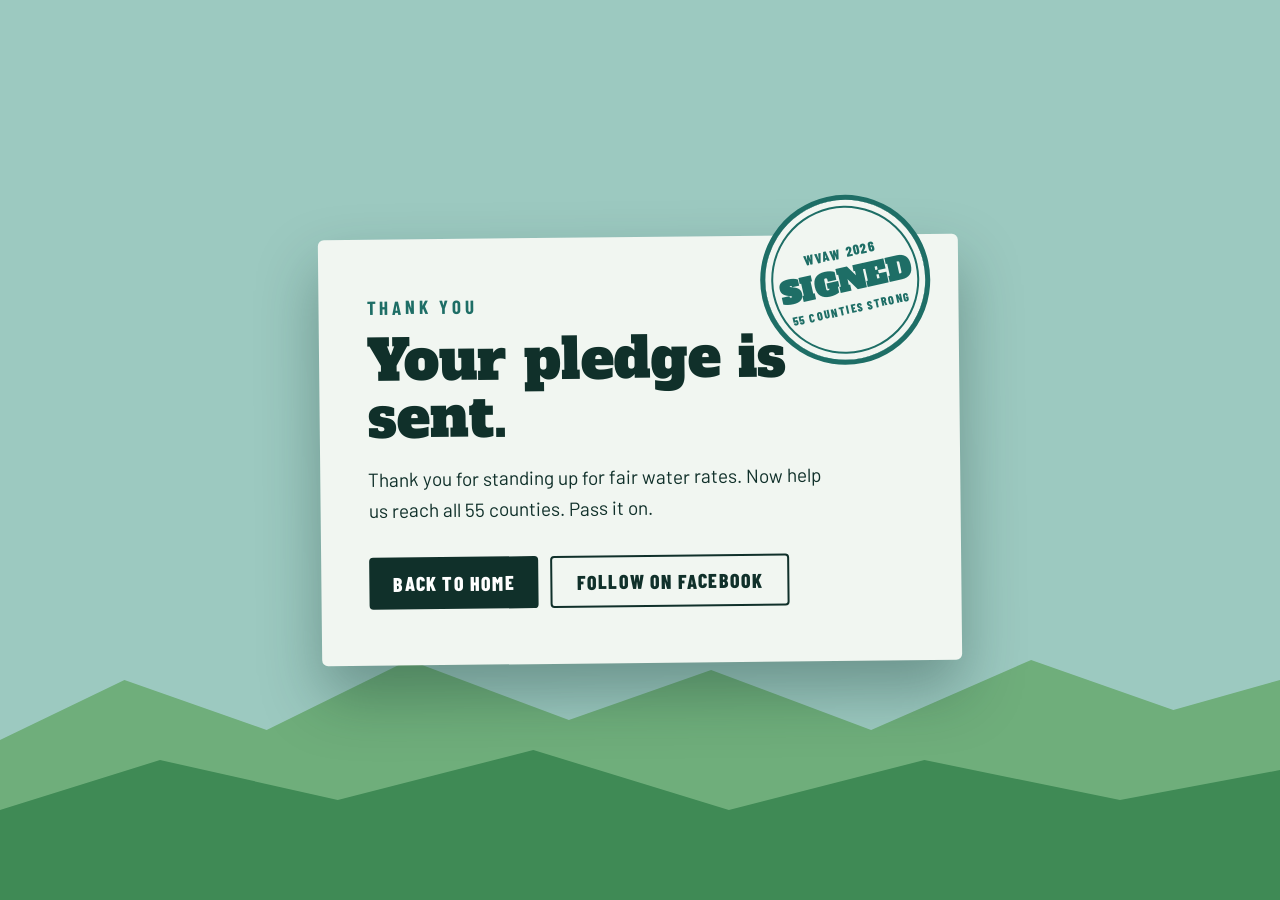
==== thanks.html @ 529832be "Create thank-you page for WVAW This HTML file serves as a thank-you page for West Virginians for Aff" ====
<!doctype html>
<html lang="en">
<head>
<meta charset="utf-8">
<meta name="viewport" content="width=device-width, initial-scale=1">
<title>Thank you · West Virginians for Affordable Water</title>
<meta name="robots" content="noindex">
<link rel="icon" href="favicon.svg" type="image/svg+xml">
<link rel="preconnect" href="https://fonts.googleapis.com">
<link rel="preconnect" href="https://fonts.gstatic.com" crossorigin>
<link rel="stylesheet" href="https://fonts.googleapis.com/css2?family=Alfa+Slab+One&family=Barlow+Condensed:wght@600;700;800&family=Barlow:wght@400;500;600;700&display=swap">
<link rel="stylesheet" href="styles.css">
</head>
<body style="background:#9CC9C0">
<main id="thanks" style="min-height:100vh;display:flex;align-items:center;justify-content:center;padding:48px 24px;position:relative;overflow:hidden">
<svg style="position:absolute;left:0;bottom:0;width:100%;height:300px" viewBox="0 0 1440 300" preserveAspectRatio="none" aria-hidden="true"><path d="M0 140 L140 80 L300 130 L460 60 L640 120 L800 70 L980 130 L1160 60 L1320 110 L1440 80 V300 H0 Z" fill="#6FAE7B"/><path d="M0 210 L180 160 L380 200 L600 150 L820 210 L1040 160 L1260 200 L1440 170 V300 H0 Z" fill="#3F8A55"/></svg>
<div style="position:relative;max-width:640px;width:100%;background:#F1F6F1;border-radius:6px;box-shadow:0 30px 60px rgba(16,48,42,.35);padding:56px 48px;transform:rotate(-.6deg)">
<div class="stamp-in" style="position:absolute;right:28px;top:-40px;width:170px;height:170px;border-radius:50%;border:5px solid #1E6E66;color:#1E6E66;background:#F1F6F1;display:flex;flex-direction:column;align-items:center;justify-content:center;text-align:center;font-family:'Barlow Condensed',sans-serif;font-weight:800;text-transform:uppercase;letter-spacing:.1em;box-shadow:inset 0 0 0 6px #F1F6F1,inset 0 0 0 8px #1E6E66">
<span style="font-size:14px">WVAW 2026</span><span class="th-stamp-word" style="font-family:'Alfa Slab One',serif;font-size:30px;letter-spacing:.02em">Signed</span><span style="font-size:12px">55 counties strong</span>
</div>
<p style="margin:0 0 14px;font-family:'Barlow Condensed',sans-serif;font-size:19px;font-weight:700;letter-spacing:.2em;text-transform:uppercase;color:#1E6E66">Thank you</p>
<h1 style="margin:0 0 18px;font-family:'Alfa Slab One',serif;font-weight:400;font-size:clamp(36px,5vw,56px);line-height:1.02;max-width:420px;color:#10302A">Your pledge is sent.</h1>
<p class="th-body" style="margin:0;font-size:19px;line-height:1.6;max-width:460px;color:#10302A">Thank you for standing up for fair water rates. Now help us reach all 55 counties. Pass it on.</p>
<div style="margin-top:32px;display:flex;flex-wrap:wrap;gap:12px">
<a href="index.html" class="btn" style="display:inline-flex;align-items:center;min-height:52px;padding:0 24px;border-radius:4px;background:#10302A;color:#fff;text-decoration:none;font-family:'Barlow Condensed',sans-serif;font-size:20px;font-weight:800;text-transform:uppercase;letter-spacing:.06em">Back to home</a>
<a href="https://www.facebook.com/YOUR-PAGE" target="_blank" rel="noopener" class="btn" style="display:inline-flex;align-items:center;min-height:52px;padding:0 24px;border-radius:4px;border:2px solid #10302A;color:#10302A;text-decoration:none;font-family:'Barlow Condensed',sans-serif;font-size:20px;font-weight:800;text-transform:uppercase;letter-spacing:.06em">Follow on Facebook</a>
</div>
</div>
</main>
<script src="site.js"></script>
</body>
</html>
---- styles.css ----
/* ============ WVAW site styles ============ */
html{scroll-behavior:smooth}
body{margin:0;background:#DDEFE9;font-family:'Barlow',system-ui,sans-serif;color:#10302A}
a{color:#10302A}a:hover{color:#1E6E66}
*{box-sizing:border-box}
img,svg{max-width:100%}

/* ---------- animation ---------- */
@keyframes fly{0%{transform:translate(-120px,120px)}25%{transform:translate(320px,80px)}50%{transform:translate(720px,105px)}75%{transform:translate(1100px,70px)}100%{transform:translate(1580px,95px)}}
@keyframes flap{to{transform:scaleY(-.5)}}
@keyframes drift{from{transform:translateX(0)}to{transform:translateX(-26px)}}
@keyframes cloud{from{transform:translateX(-90px)}to{transform:translateX(90px)}}
@keyframes draw{from{stroke-dashoffset:1}to{stroke-dashoffset:0}}
@keyframes flow{to{stroke-dashoffset:-1}}
@keyframes up{from{opacity:0;transform:translateY(100%)}to{opacity:1;transform:none}}
@keyframes fade{from{opacity:0;transform:translateY(18px)}to{opacity:1;transform:none}}
@keyframes drip{0%{transform:translateY(0);opacity:0}15%{opacity:1}80%{transform:translateY(34px);opacity:1}100%{transform:translateY(40px);opacity:0}}
@keyframes bob{0%,100%{transform:translateY(0)}50%{transform:translateY(-8px)}}
@keyframes twinkle{0%,100%{transform:rotate(0) scale(1)}50%{transform:rotate(45deg) scale(1.25)}}
@keyframes stampIn{0%{transform:scale(1.8) rotate(-20deg);opacity:0}60%{transform:scale(.94) rotate(-10deg);opacity:1}100%{transform:scale(1) rotate(-12deg);opacity:1}}
.bob{animation:bob 3s ease-in-out infinite}
.fly{animation:fly 30s linear infinite}
.flap{transform-box:fill-box;transform-origin:50% 100%;animation:flap .3s ease-in-out infinite alternate}
.drift{animation:drift 16s ease-in-out infinite alternate}
.drift2{animation:drift 22s ease-in-out infinite alternate-reverse}
.cloud{animation:cloud 24s ease-in-out infinite alternate}
.cloud2{animation:cloud 30s ease-in-out infinite alternate-reverse}
.bridge{stroke-dasharray:1;stroke-dashoffset:1;animation:draw 2.6s .4s cubic-bezier(.4,0,.2,1) forwards}
.flowline{stroke-dasharray:.05 .07;animation:flow 6s linear infinite}
.twinkle{transform-box:fill-box;transform-origin:50% 50%;animation:twinkle 3s ease-in-out infinite}
.mask{display:block;overflow:hidden;padding-bottom:.06em}
.mask>span{display:block;animation:up 1s cubic-bezier(.2,.8,.2,1) both}
.l2>span{animation-delay:.15s}
.fade{animation:fade .9s cubic-bezier(.2,.8,.2,1) both}
.f1{animation-delay:.45s}.f2{animation-delay:.6s}.f3{animation-delay:.75s}
.drip{animation:drip 2.2s ease-in infinite}
.panel{animation:fade .5s cubic-bezier(.2,.8,.2,1) both}
.stamp-in{animation:stampIn .7s cubic-bezier(.2,.8,.2,1) both}
@media (prefers-reduced-motion:reduce){*{animation:none!important;transition:none!important}.bridge{stroke-dashoffset:0}}

/* ---------- interaction ---------- */
.row{transition:background .25s ease}
.row:hover{background:#CDE6DE}
.clip{transition:transform .3s cubic-bezier(.2,.8,.2,1)}
.clip:hover{transform:rotate(0deg) translateY(-8px)!important}
.vig{transition:transform .35s ease}
.vlink:hover .vig{transform:translateY(-6px)}
.arrow{display:inline-block;transition:transform .25s ease}
.vlink:hover .arrow,.btn:hover .arrow,.row:hover .arrow{transform:translateX(6px)}
.btn{transition:transform .2s ease,background .2s ease}
.btn:hover{transform:translateY(-2px)}

/* ---------- principles accordion ---------- */
.pr-row{border-top:3px solid #10302A}
.pr-btn{width:100%;text-align:left;display:flex;align-items:center;gap:24px;padding:24px 12px;border:0;background:transparent;color:#10302A;cursor:pointer;font-family:inherit}
.pr-n{font-family:'Alfa Slab One',serif;font-size:26px;width:56px;color:#1E6E66;flex:none}
.pr-title{flex:1;font-family:'Alfa Slab One',serif;font-size:clamp(24px,2.8vw,38px);line-height:1.1}
.pr-sign{flex:none;width:44px;height:44px;border-radius:50%;border:2px solid #10302A;display:flex;align-items:center;justify-content:center;font-family:'Barlow Condensed',sans-serif;font-size:30px;font-weight:700;line-height:1}
.pr-btn[aria-expanded="true"] .pr-sign{background:#10302A;color:#fff}
.pr-body{padding:0 12px 34px 92px}
.pr-body p{margin:0;font-size:20px;line-height:1.65;max-width:820px}
@media (max-width:640px){.pr-btn{gap:14px}.pr-n{width:36px;font-size:20px}.pr-body{padding:0 12px 28px 12px}}

/* ---------- member stamps ---------- */
.stamps{display:grid;grid-template-columns:repeat(auto-fill,minmax(220px,1fr));gap:34px 28px;margin-top:48px}
.stampt{display:block;text-decoration:none;color:#10302A;background:#F1F6F1;border:7px dotted #24603F;padding:8px;transform:rotate(var(--rot,0deg));transition:transform .3s cubic-bezier(.2,.8,.2,1)}
.stampt:hover{transform:rotate(0deg) scale(1.05)!important}
.st-in{position:relative;overflow:hidden;display:flex;flex-direction:column;justify-content:space-between;height:220px;padding:12px;background:var(--bg,#A8E0CC);border:2px solid #10302A}
.st-scene{position:absolute;left:0;bottom:0;width:100%;height:70px}
.st-top{position:relative;display:flex;justify-content:space-between;align-items:baseline;font-family:'Barlow Condensed',sans-serif;font-weight:800;font-size:13px;letter-spacing:.12em;text-transform:uppercase}
.st-denom{font-family:'Alfa Slab One',serif;font-size:20px;letter-spacing:0}
.st-logo{position:relative;align-self:center;width:150px;height:66px;background:#fff;border:2px dashed #6E8A80;display:flex;align-items:center;justify-content:center;font-size:13px;font-weight:700;letter-spacing:.1em;color:#3B5A50;filter:grayscale(1);opacity:.75;transition:filter .3s,opacity .3s}
.st-logo img{max-width:100%;max-height:100%;object-fit:contain}
.stampt:hover .st-logo{filter:none;opacity:1}
.st-name{position:relative;font-family:'Barlow Condensed',sans-serif;font-size:18px;font-weight:800;text-transform:uppercase;letter-spacing:.04em}

/* ---------- pledge postcard form ---------- */
.wvaw-pledge{--ink:#10302A;--deep:#24603F;--mint:#A8E0CC;--teal:#1E6E66;--paper:#F1F6F1;--haze:#9CC9C0;font-family:'Barlow',system-ui,sans-serif;color:var(--ink);max-width:1180px;margin:0 auto;position:relative}
.wvaw-pledge .wv-head{text-align:center;margin-bottom:28px}
.wvaw-pledge .wv-eyebrow{margin:0 0 14px;font-family:'Barlow Condensed',sans-serif;font-size:19px;font-weight:700;letter-spacing:.2em;text-transform:uppercase}
.wvaw-pledge h2{margin:0;font-family:'Alfa Slab One',serif;font-weight:400;font-size:clamp(40px,5vw,72px);line-height:1.02}
.wvaw-pledge .wv-tabs{margin:28px auto 0;display:inline-flex;gap:4px;padding:4px;background:var(--ink);border-radius:6px;border:0}
.wvaw-pledge .wv-tabs input{position:absolute;opacity:0;width:1px;height:1px}
.wvaw-pledge .wv-tabs label{min-height:48px;padding:0 22px;border-radius:4px;display:inline-flex;align-items:center;cursor:pointer;color:#DDEFE9;font-family:'Barlow Condensed',sans-serif;font-size:20px;font-weight:800;text-transform:uppercase;letter-spacing:.06em}
.wvaw-pledge .wv-tabs input:checked+label{background:var(--mint);color:var(--ink)}
.wvaw-pledge .wv-tabs input:focus-visible+label{outline:3px solid #fff;outline-offset:2px}
.wvaw-pledge .wv-card{background:var(--paper);border-radius:6px;box-shadow:0 30px 60px rgba(16,48,42,.35);display:flex;flex-wrap:wrap;overflow:hidden;transform:rotate(-.6deg)}
.wvaw-pledge .wv-front{flex:1 1 380px;position:relative;min-height:460px;background:var(--mint);overflow:hidden}
.wvaw-pledge .wv-front svg{position:absolute;inset:0;width:100%;height:100%}
.wvaw-pledge .wv-front-text{position:relative;padding:44px 36px}
.wvaw-pledge .wv-greet{margin:0;font-family:'Barlow Condensed',sans-serif;font-size:34px;font-weight:700;letter-spacing:.14em;text-transform:uppercase;color:var(--deep)}
.wvaw-pledge .wv-wv{margin:4px 0 0;font-family:'Alfa Slab One',serif;font-size:clamp(52px,6vw,80px);line-height:.92;color:#fff;text-shadow:4px 4px 0 var(--deep),6px 6px 0 var(--ink)}
.wvaw-pledge .wv-back{flex:1.15 1 460px;min-width:0;padding:16px 40px 36px;border-left:2px dashed var(--haze)}
.wvaw-pledge .wv-top{display:flex;gap:24px;align-items:flex-start}
.wvaw-pledge .wv-top-fields{flex:1;min-width:0;display:flex;flex-direction:column;gap:22px}
.wvaw-pledge .wv-stampbox{flex:none;position:relative;width:190px;height:124px}
.wvaw-pledge .wv-stamp{position:absolute;right:0;top:0;width:92px;height:112px;background:#fff;padding:6px;outline:3px dotted var(--paper);outline-offset:-3px;box-shadow:0 0 0 2px var(--haze)}
.wvaw-pledge .wv-grid{margin-top:22px;display:grid;grid-template-columns:repeat(2,minmax(0,1fr));gap:22px 28px}
.wvaw-pledge .wv-span{grid-column:span 2}
.wvaw-pledge .wv-field{display:flex;flex-direction:column;gap:2px;font-size:13px;font-weight:700;letter-spacing:.1em;text-transform:uppercase}
.wvaw-pledge .wv-row2{display:grid;grid-template-columns:1fr 1fr;gap:16px}
.wvaw-pledge input[type=text],.wvaw-pledge input[type=email],.wvaw-pledge input[type=url],.wvaw-pledge select{border:0;border-bottom:2px solid var(--ink);background:transparent;color:var(--ink);font:400 18px 'Barlow',sans-serif;padding:8px 0;border-radius:0;width:100%;text-transform:none;letter-spacing:0}
.wvaw-pledge input:focus,.wvaw-pledge select:focus{outline:none;border-bottom:3px solid var(--teal)}
.wvaw-pledge fieldset{border:0;padding:0;margin:0}
.wvaw-pledge legend{font-size:13px;font-weight:700;letter-spacing:.1em;text-transform:uppercase;margin-bottom:10px;padding:0}
.wvaw-pledge .wv-pills{display:flex;flex-wrap:wrap;gap:8px}
.wvaw-pledge .wv-pills input{position:absolute;opacity:0;width:1px;height:1px}
.wvaw-pledge .wv-pills label{min-height:44px;padding:0 16px;border-radius:4px;border:2px solid var(--ink);display:inline-flex;align-items:center;cursor:pointer;font-size:15px;font-weight:600}
.wvaw-pledge .wv-pills input:checked+label{background:var(--ink);color:#fff}
.wvaw-pledge .wv-pills input:focus-visible+label{outline:3px solid var(--teal);outline-offset:2px}
.wvaw-pledge .wv-check{display:flex;gap:12px;align-items:flex-start;font-size:15px;line-height:1.5}
.wvaw-pledge .wv-check input{width:22px;height:22px;margin:1px 0 0;accent-color:var(--teal);flex:none}
.wvaw-pledge .wv-upload{position:relative;display:flex;align-items:center;gap:16px;padding:16px;border:2px dashed #6E8A80;border-radius:4px;cursor:pointer;font-size:15px}
.wvaw-pledge .wv-upload input{position:absolute;inset:0;opacity:0;cursor:pointer}
.wvaw-pledge .wv-upload strong{display:block;font-size:17px}
.wvaw-pledge .wv-submit{margin-top:30px;min-height:60px;padding:0 32px;border:0;border-radius:4px;background:var(--ink);color:#fff;cursor:pointer;display:inline-flex;align-items:center;gap:14px;font-family:'Barlow Condensed',sans-serif;font-size:23px;font-weight:800;text-transform:uppercase;letter-spacing:.06em;transition:transform .2s}
.wvaw-pledge .wv-submit:hover{transform:translateY(-2px)}
.wvaw-pledge .wv-submit[disabled]{opacity:.7;cursor:wait}
.wvaw-pledge [hidden]{display:none!important}
.hp{position:absolute;left:-9999px;width:1px;height:1px;overflow:hidden}
@media (max-width:640px){
  .wvaw-pledge .wv-back{padding:16px 20px 28px;border-left:0;border-top:2px dashed var(--haze)}
  .wvaw-pledge .wv-grid{grid-template-columns:1fr}.wvaw-pledge .wv-span{grid-column:auto}
  .wvaw-pledge .wv-top{flex-direction:column-reverse}.wvaw-pledge .wv-stampbox{align-self:flex-end}
  .wvaw-pledge .wv-tabs label{padding:0 14px;font-size:17px}
}

/* ---------- water story form ---------- */
.wvaw-story{--ink:#10302A;--teal:#1E6E66;--paper:#F1F6F1;--muted:#3B5A50;font-family:'Barlow',system-ui,sans-serif;color:var(--ink);max-width:1000px;margin:0 auto}
.wvaw-story .ws-head{text-align:center;margin-bottom:28px}
.wvaw-story .ws-eyebrow{margin:0 0 14px;font-family:'Barlow Condensed',sans-serif;font-size:19px;font-weight:700;letter-spacing:.2em;text-transform:uppercase}
.wvaw-story h1{margin:0;font-family:'Alfa Slab One',serif;font-weight:400;font-size:clamp(40px,5vw,72px);line-height:1.02}
.wvaw-story .ws-sub{margin:16px auto 0;max-width:600px;font-size:19px;line-height:1.55}
.wvaw-story .ws-card{background:var(--paper);border-radius:6px;box-shadow:0 30px 60px rgba(16,48,42,.3);overflow:hidden}
.wvaw-story .ws-banner{display:block;width:100%;height:120px}
.wvaw-story .ws-body{padding:36px 44px 44px}
.wvaw-story .ws-section{margin:0 0 30px;padding:0;border:0}
.wvaw-story .ws-section>legend{padding:0;margin:0 0 18px;font-family:'Alfa Slab One',serif;font-size:26px;line-height:1.1}
.wvaw-story .ws-grid{display:grid;grid-template-columns:repeat(2,minmax(0,1fr));gap:22px 28px}
.wvaw-story .ws-span{grid-column:span 2}
.wvaw-story .ws-field{display:flex;flex-direction:column;gap:2px;font-size:13px;font-weight:700;letter-spacing:.1em;text-transform:uppercase}
.wvaw-story .ws-opt{font-weight:500;letter-spacing:0;text-transform:none;color:var(--muted)}
.wvaw-story input[type=text],.wvaw-story input[type=email],.wvaw-story input[type=tel],.wvaw-story select{border:0;border-bottom:2px solid var(--ink);background:transparent;color:var(--ink);font:400 18px 'Barlow',sans-serif;padding:8px 0;border-radius:0;width:100%;text-transform:none;letter-spacing:0}
.wvaw-story textarea{width:100%;min-height:220px;resize:vertical;border:2px solid var(--ink);border-radius:4px;padding:14px 16px;color:var(--ink);font:400 18px/32px 'Barlow',sans-serif;text-transform:none;letter-spacing:0;background:#fff repeating-linear-gradient(to bottom,transparent 0,transparent 31px,#CFE3DB 31px,#CFE3DB 32px);background-position:0 13px}
.wvaw-story input:focus,.wvaw-story select:focus{outline:none;border-bottom:3px solid var(--teal)}
.wvaw-story textarea:focus{outline:3px solid var(--teal);outline-offset:1px}
.wvaw-story ::placeholder{color:#6E8A80}
.wvaw-story .ws-hint{font-size:14px;font-weight:500;letter-spacing:0;text-transform:none;color:var(--muted);margin:4px 0 8px}
.wvaw-story .ws-q{margin:0;padding:0;border:0}
.wvaw-story .ws-q>legend{padding:0;margin:0 0 10px;font-size:13px;font-weight:700;letter-spacing:.1em;text-transform:uppercase}
.wvaw-story .ws-pills{display:flex;flex-wrap:wrap;gap:8px}
.wvaw-story .ws-pills input{position:absolute;opacity:0;width:1px;height:1px}
.wvaw-story .ws-pills label{min-height:44px;padding:0 16px;border-radius:4px;border:2px solid var(--ink);display:inline-flex;align-items:center;cursor:pointer;font-size:15px;font-weight:600}
.wvaw-story .ws-pills input:checked+label{background:var(--ink);color:#fff}
.wvaw-story .ws-pills input:focus-visible+label{outline:3px solid var(--teal);outline-offset:2px}
.wvaw-story .ws-upload{position:relative;display:flex;align-items:center;gap:16px;padding:16px;border:2px dashed #6E8A80;border-radius:4px;cursor:pointer;font-size:15px;text-transform:none;letter-spacing:0;font-weight:500}
.wvaw-story .ws-upload input{position:absolute;inset:0;opacity:0;cursor:pointer}
.wvaw-story .ws-upload strong{display:block;font-size:17px}
.wvaw-story .ws-perm{display:flex;flex-direction:column;gap:22px;padding:24px;background:#E3EFEA;border-radius:4px}
.wvaw-story .ws-submit{margin-top:8px;min-height:60px;padding:0 32px;border:0;border-radius:4px;background:var(--ink);color:#fff;cursor:pointer;display:inline-flex;align-items:center;gap:14px;font-family:'Barlow Condensed',sans-serif;font-size:23px;font-weight:800;text-transform:uppercase;letter-spacing:.06em;transition:transform .2s}
.wvaw-story .ws-submit:hover{transform:translateY(-2px)}
.wvaw-story .ws-submit[disabled]{opacity:.7;cursor:wait}
.wvaw-story [hidden]{display:none!important}
@media (max-width:640px){.wvaw-story .ws-body{padding:24px 20px 32px}.wvaw-story .ws-grid{grid-template-columns:1fr}.wvaw-story .ws-span{grid-column:auto}}

/* ---------- shared header / footer ---------- */
.site-nav{max-width:1320px;margin:0 auto;padding:18px 24px;display:flex;flex-wrap:wrap;align-items:center;justify-content:space-between;gap:16px}
.site-nav .brand{display:flex;align-items:center;gap:12px;text-decoration:none;color:#10302A}
.site-nav .brand span{font-family:'Alfa Slab One',serif;font-size:26px;letter-spacing:.02em}
.site-nav nav{display:flex;flex-wrap:wrap;align-items:center;gap:4px 26px;font-family:'Barlow Condensed',sans-serif;font-size:19px;font-weight:700;text-transform:uppercase;letter-spacing:.06em}
.site-nav nav a{color:#10302A;text-decoration:none;min-height:44px;display:inline-flex;align-items:center}
.site-nav nav a.cta{background:#10302A;color:#fff;padding:0 22px;min-height:48px;gap:10px;border-radius:4px}
.site-foot{background:#10302A;color:#DDEFE9;padding:64px 24px 40px}
.site-foot a{color:#fff}
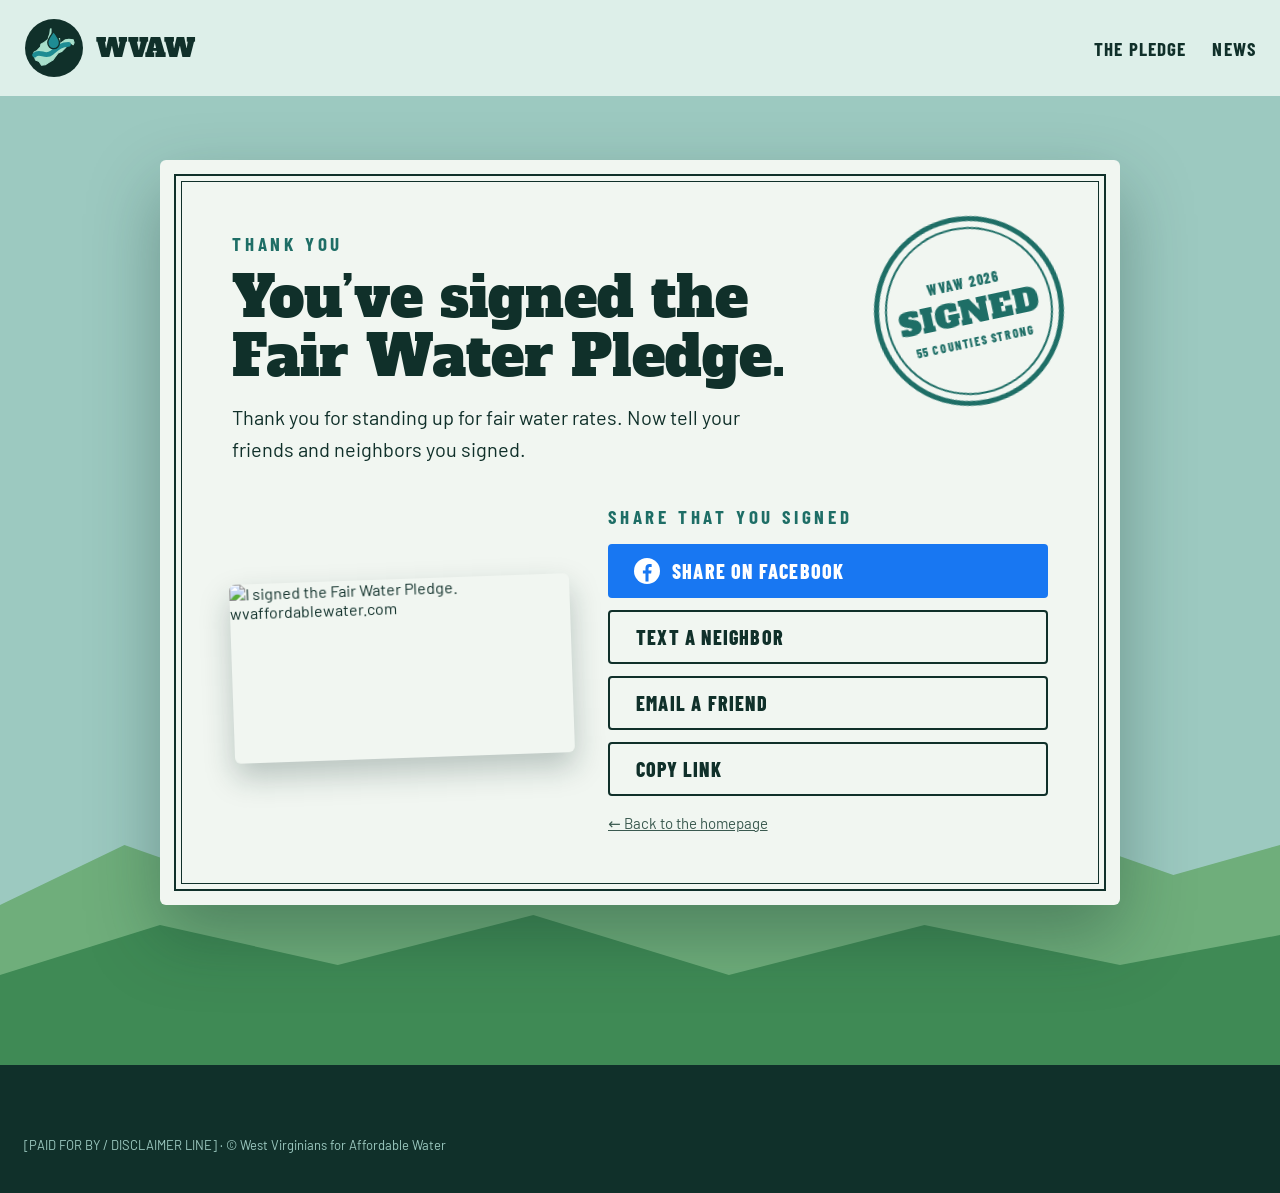
==== commit e3574b43: "Add files via upload" ====
--- a/thanks.html
+++ b/thanks.html
@@ -3,7 +3,7 @@
 <head>
 <meta charset="utf-8">
 <meta name="viewport" content="width=device-width, initial-scale=1">
-<title>Thank you · West Virginians for Affordable Water</title>
+<title>Thank you for signing · West Virginians for Affordable Water</title>
 <meta name="robots" content="noindex">
 <link rel="icon" href="favicon.svg" type="image/svg+xml">
 <link rel="preconnect" href="https://fonts.googleapis.com">
@@ -11,22 +11,48 @@
 <link rel="stylesheet" href="https://fonts.googleapis.com/css2?family=Alfa+Slab+One&family=Barlow+Condensed:wght@600;700;800&family=Barlow:wght@400;500;600;700&display=swap">
 <link rel="stylesheet" href="styles.css">
 </head>
-<body style="background:#9CC9C0">
-<main id="thanks" style="min-height:100vh;display:flex;align-items:center;justify-content:center;padding:48px 24px;position:relative;overflow:hidden">
+<body>
+<svg width="0" height="0" style="position:absolute" aria-hidden="true"><defs>
+<path id="wv" d="M31.9 0.8 L33.1 0.4 L33.1 18.8 L49.3 18.8 L49.3 29 L60.3 21.2 L66.8 20.4 L74.9 21.2 L76.6 26.8 L74.9 30.6 L67 25.2 L66 29.8 L58.7 38 L53.1 43.6 L46.6 46.2 L41.2 53.4 L36.5 59.6 L27.8 64.6 L22.2 68.4 L15.1 69.2 L10.6 62.4 L3.9 59.6 L0.5 49.8 L0.9 44.8 L7 41.2 L13.2 34.6 L14 29.6 L19.9 26.2 L27.5 20.8 L28.4 16.2 L30.8 9.6 Z"/>
+<g id="logo"><circle cx="30" cy="30" r="29" fill="#10302A"/><g transform="translate(9.5 10.5) scale(0.53)"><use href="#wv" fill="#A8E0CC" stroke="#A8E0CC" stroke-width="2" stroke-linejoin="round"/><path d="M2 50 C 12 40, 22 56, 34 46 S 52 30, 66 30" fill="none" stroke="#1E8C93" stroke-width="9" stroke-linecap="round"/><path d="M38 6 C 38 6, 27 20, 27 27 a11 11 0 0 0 22 0 C 49 20, 38 6, 38 6 Z" fill="#1E8C93" stroke="#10302A" stroke-width="2.5"/></g></g>
+<g id="fb"><circle cx="12" cy="12" r="12" fill="#fff"/><path d="M13.4 21.6v-7.2h2.4l.4-2.9h-2.8V9.7c0-.8.2-1.4 1.4-1.4h1.5V5.7c-.3 0-1.1-.1-2.1-.1-2.1 0-3.6 1.3-3.6 3.7v2.2H8.2v2.9h2.4v7.2z" fill="#1877F2"/></g>
+</defs></svg>
+
+<header class="wrap site-nav">
+<a href="index.html" class="brand"><svg width="60" height="60" viewBox="0 0 60 60" aria-hidden="true"><use href="#logo"/></svg><span>WVAW</span></a>
+<nav aria-label="Main"><a href="index.html#pledge">The Pledge</a><a href="index.html#news">News</a></nav>
+</header>
+
+<main class="thanks">
 <svg style="position:absolute;left:0;bottom:0;width:100%;height:300px" viewBox="0 0 1440 300" preserveAspectRatio="none" aria-hidden="true"><path d="M0 140 L140 80 L300 130 L460 60 L640 120 L800 70 L980 130 L1160 60 L1320 110 L1440 80 V300 H0 Z" fill="#6FAE7B"/><path d="M0 210 L180 160 L380 200 L600 150 L820 210 L1040 160 L1260 200 L1440 170 V300 H0 Z" fill="#3F8A55"/></svg>
-<div style="position:relative;max-width:640px;width:100%;background:#F1F6F1;border-radius:6px;box-shadow:0 30px 60px rgba(16,48,42,.35);padding:56px 48px;transform:rotate(-.6deg)">
-<div class="stamp-in" style="position:absolute;right:28px;top:-40px;width:170px;height:170px;border-radius:50%;border:5px solid #1E6E66;color:#1E6E66;background:#F1F6F1;display:flex;flex-direction:column;align-items:center;justify-content:center;text-align:center;font-family:'Barlow Condensed',sans-serif;font-weight:800;text-transform:uppercase;letter-spacing:.1em;box-shadow:inset 0 0 0 6px #F1F6F1,inset 0 0 0 8px #1E6E66">
-<span style="font-size:14px">WVAW 2026</span><span class="th-stamp-word" style="font-family:'Alfa Slab One',serif;font-size:30px;letter-spacing:.02em">Signed</span><span style="font-size:12px">55 counties strong</span>
-</div>
-<p style="margin:0 0 14px;font-family:'Barlow Condensed',sans-serif;font-size:19px;font-weight:700;letter-spacing:.2em;text-transform:uppercase;color:#1E6E66">Thank you</p>
-<h1 style="margin:0 0 18px;font-family:'Alfa Slab One',serif;font-weight:400;font-size:clamp(36px,5vw,56px);line-height:1.02;max-width:420px;color:#10302A">Your pledge is sent.</h1>
-<p class="th-body" style="margin:0;font-size:19px;line-height:1.6;max-width:460px;color:#10302A">Thank you for standing up for fair water rates. Now help us reach all 55 counties. Pass it on.</p>
-<div style="margin-top:32px;display:flex;flex-wrap:wrap;gap:12px">
-<a href="index.html" class="btn" style="display:inline-flex;align-items:center;min-height:52px;padding:0 24px;border-radius:4px;background:#10302A;color:#fff;text-decoration:none;font-family:'Barlow Condensed',sans-serif;font-size:20px;font-weight:800;text-transform:uppercase;letter-spacing:.06em">Back to home</a>
-<a href="https://www.facebook.com/YOUR-PAGE" target="_blank" rel="noopener" class="btn" style="display:inline-flex;align-items:center;min-height:52px;padding:0 24px;border-radius:4px;border:2px solid #10302A;color:#10302A;text-decoration:none;font-family:'Barlow Condensed',sans-serif;font-size:20px;font-weight:800;text-transform:uppercase;letter-spacing:.06em">Follow on Facebook</a>
+<article class="doc">
+<div class="doc-inner">
+<div class="signed-stamp stamp-in" aria-hidden="true"><span style="font-size:14px">WVAW 2026</span><b>Signed</b><span style="font-size:12px">55 counties strong</span></div>
+<p class="eyebrow" style="color:#1E6E66">Thank you</p>
+<h1 class="slab">You’ve signed the Fair Water Pledge.</h1>
+<p class="lead">Thank you for standing up for fair water rates. Now tell your friends and neighbors you signed.</p>
+
+<div class="share">
+<img src="images/share-signed.png" width="1200" height="630" alt="I signed the Fair Water Pledge. wvaffordablewater.com">
+<div class="share-btns">
+<p class="eyebrow" style="color:#1E6E66;margin:0 0 4px">Share that you signed</p>
+<!-- Shares signed.html, which shows the "I signed" picture in the Facebook preview -->
+<a class="btn btn-fb" href="https://www.facebook.com/sharer/sharer.php?u=https%3A%2F%2Fwvaffordablewater.com%2Fsigned.html" target="_blank" rel="noopener"><svg width="26" height="26" viewBox="0 0 24 24" aria-hidden="true"><use href="#fb"/></svg>Share on Facebook</a>
+<a class="btn btn-line" href="sms:?&amp;body=I%20just%20signed%20the%20Fair%20Water%20Pledge%20for%20fair%2C%20affordable%20water%20rates%20in%20West%20Virginia.%20Add%20your%20name%3A%20https%3A%2F%2Fwvaffordablewater.com">Text a neighbor</a>
+<a class="btn btn-line" href="mailto:?subject=I%20signed%20the%20Fair%20Water%20Pledge&amp;body=I%20just%20signed%20the%20Fair%20Water%20Pledge%20for%20fair%2C%20affordable%20water%20and%20sewer%20rates%20in%20West%20Virginia.%20Will%20you%20add%20your%20name%3F%0A%0Ahttps%3A%2F%2Fwvaffordablewater.com">Email a friend</a>
+<button type="button" id="copy-link" class="btn btn-line" data-url="https://wvaffordablewater.com">Copy link</button>
+<a href="index.html" style="margin-top:6px;font-size:15px;color:#3B5A50">← Back to the homepage</a>
 </div>
 </div>
+</div>
+</article>
 </main>
+
+<footer class="site-foot">
+<div class="wrap">
+<p class="legal" style="margin:0;border:0;padding:0">[PAID FOR BY / DISCLAIMER LINE] · © West Virginians for Affordable Water</p>
+</div>
+</footer>
 <script src="site.js"></script>
 </body>
 </html>
--- a/styles.css
+++ b/styles.css
@@ -1,11 +1,17 @@
-/* ============ WVAW site styles ============ */
+/* ===== West Virginians for Affordable Water: site styles ===== */
+:root{--ink:#10302A;--deep:#24603F;--forest:#123A2A;--mint:#A8E0CC;--sky:#DDEFE9;--haze:#9CC9C0;--teal:#1E6E66;--paper:#F1F6F1;--muted:#3B5A50;--lime:#C9D66A}
+*{box-sizing:border-box}
 html{scroll-behavior:smooth}
-body{margin:0;background:#DDEFE9;font-family:'Barlow',system-ui,sans-serif;color:#10302A}
-a{color:#10302A}a:hover{color:#1E6E66}
-*{box-sizing:border-box}
+body{margin:0;background:var(--sky);color:var(--ink);font-family:'Barlow',system-ui,sans-serif}
+a{color:var(--ink)}a:hover{color:var(--teal)}
 img,svg{max-width:100%}
+.wrap{max-width:1320px;margin:0 auto}
+.slab{font-family:'Alfa Slab One',serif;font-weight:400}
+.cond{font-family:'Barlow Condensed',sans-serif;text-transform:uppercase;letter-spacing:.06em;font-weight:800}
+.eyebrow{margin:0 0 14px;font-family:'Barlow Condensed',sans-serif;font-size:19px;font-weight:700;letter-spacing:.2em;text-transform:uppercase}
+.sr-only{position:absolute;width:1px;height:1px;overflow:hidden;clip:rect(0 0 0 0);white-space:nowrap}
 
-/* ---------- animation ---------- */
+/* ---------- motion ---------- */
 @keyframes fly{0%{transform:translate(-120px,120px)}25%{transform:translate(320px,80px)}50%{transform:translate(720px,105px)}75%{transform:translate(1100px,70px)}100%{transform:translate(1580px,95px)}}
 @keyframes flap{to{transform:scaleY(-.5)}}
 @keyframes drift{from{transform:translateX(0)}to{transform:translateX(-26px)}}
@@ -14,11 +20,8 @@
 @keyframes flow{to{stroke-dashoffset:-1}}
 @keyframes up{from{opacity:0;transform:translateY(100%)}to{opacity:1;transform:none}}
 @keyframes fade{from{opacity:0;transform:translateY(18px)}to{opacity:1;transform:none}}
-@keyframes drip{0%{transform:translateY(0);opacity:0}15%{opacity:1}80%{transform:translateY(34px);opacity:1}100%{transform:translateY(40px);opacity:0}}
+@keyframes stampIn{0%{transform:scale(1.8) rotate(-20deg);opacity:0}60%{transform:scale(.94) rotate(-10deg);opacity:1}100%{transform:scale(1) rotate(-12deg);opacity:1}}
 @keyframes bob{0%,100%{transform:translateY(0)}50%{transform:translateY(-8px)}}
-@keyframes twinkle{0%,100%{transform:rotate(0) scale(1)}50%{transform:rotate(45deg) scale(1.25)}}
-@keyframes stampIn{0%{transform:scale(1.8) rotate(-20deg);opacity:0}60%{transform:scale(.94) rotate(-10deg);opacity:1}100%{transform:scale(1) rotate(-12deg);opacity:1}}
-.bob{animation:bob 3s ease-in-out infinite}
 .fly{animation:fly 30s linear infinite}
 .flap{transform-box:fill-box;transform-origin:50% 100%;animation:flap .3s ease-in-out infinite alternate}
 .drift{animation:drift 16s ease-in-out infinite alternate}
@@ -27,148 +30,128 @@
 .cloud2{animation:cloud 30s ease-in-out infinite alternate-reverse}
 .bridge{stroke-dasharray:1;stroke-dashoffset:1;animation:draw 2.6s .4s cubic-bezier(.4,0,.2,1) forwards}
 .flowline{stroke-dasharray:.05 .07;animation:flow 6s linear infinite}
-.twinkle{transform-box:fill-box;transform-origin:50% 50%;animation:twinkle 3s ease-in-out infinite}
 .mask{display:block;overflow:hidden;padding-bottom:.06em}
 .mask>span{display:block;animation:up 1s cubic-bezier(.2,.8,.2,1) both}
 .l2>span{animation-delay:.15s}
 .fade{animation:fade .9s cubic-bezier(.2,.8,.2,1) both}
-.f1{animation-delay:.45s}.f2{animation-delay:.6s}.f3{animation-delay:.75s}
-.drip{animation:drip 2.2s ease-in infinite}
-.panel{animation:fade .5s cubic-bezier(.2,.8,.2,1) both}
+.f2{animation-delay:.6s}.f3{animation-delay:.75s}
+.bob{animation:bob 3s ease-in-out infinite}
 .stamp-in{animation:stampIn .7s cubic-bezier(.2,.8,.2,1) both}
 @media (prefers-reduced-motion:reduce){*{animation:none!important;transition:none!important}.bridge{stroke-dashoffset:0}}
 
-/* ---------- interaction ---------- */
-.row{transition:background .25s ease}
-.row:hover{background:#CDE6DE}
-.clip{transition:transform .3s cubic-bezier(.2,.8,.2,1)}
-.clip:hover{transform:rotate(0deg) translateY(-8px)!important}
-.vig{transition:transform .35s ease}
-.vlink:hover .vig{transform:translateY(-6px)}
+/* ---------- buttons ---------- */
+.btn{display:inline-flex;align-items:center;gap:12px;min-height:54px;padding:0 26px;border-radius:4px;text-decoration:none;font-family:'Barlow Condensed',sans-serif;font-size:21px;font-weight:800;text-transform:uppercase;letter-spacing:.06em;cursor:pointer;border:0;transition:transform .2s ease}
+.btn:hover{transform:translateY(-2px)}
+.btn-dark{background:var(--ink);color:#fff}.btn-dark:hover{color:#fff}
+.btn-mint{background:var(--mint);color:var(--ink)}.btn-mint:hover{color:var(--ink)}
+.btn-line{background:transparent;border:2px solid currentColor}
+.btn-fb{background:#1877F2;color:#fff}.btn-fb:hover{color:#fff}
 .arrow{display:inline-block;transition:transform .25s ease}
-.vlink:hover .arrow,.btn:hover .arrow,.row:hover .arrow{transform:translateX(6px)}
-.btn{transition:transform .2s ease,background .2s ease}
-.btn:hover{transform:translateY(-2px)}
+.btn:hover .arrow,.clip:hover .arrow{transform:translateX(6px)}
 
-/* ---------- principles accordion ---------- */
-.pr-row{border-top:3px solid #10302A}
-.pr-btn{width:100%;text-align:left;display:flex;align-items:center;gap:24px;padding:24px 12px;border:0;background:transparent;color:#10302A;cursor:pointer;font-family:inherit}
-.pr-n{font-family:'Alfa Slab One',serif;font-size:26px;width:56px;color:#1E6E66;flex:none}
-.pr-title{flex:1;font-family:'Alfa Slab One',serif;font-size:clamp(24px,2.8vw,38px);line-height:1.1}
-.pr-sign{flex:none;width:44px;height:44px;border-radius:50%;border:2px solid #10302A;display:flex;align-items:center;justify-content:center;font-family:'Barlow Condensed',sans-serif;font-size:30px;font-weight:700;line-height:1}
-.pr-btn[aria-expanded="true"] .pr-sign{background:#10302A;color:#fff}
-.pr-body{padding:0 12px 34px 92px}
-.pr-body p{margin:0;font-size:20px;line-height:1.65;max-width:820px}
-@media (max-width:640px){.pr-btn{gap:14px}.pr-n{width:36px;font-size:20px}.pr-body{padding:0 12px 28px 12px}}
+/* ---------- header ---------- */
+.site-nav{padding:18px 24px;display:flex;flex-wrap:wrap;align-items:center;justify-content:space-between;gap:16px}
+.brand{display:flex;align-items:center;gap:12px;text-decoration:none;color:var(--ink)}
+.brand span{font-family:'Alfa Slab One',serif;font-size:26px;letter-spacing:.02em}
+.site-nav nav{display:flex;flex-wrap:wrap;align-items:center;gap:4px 26px;font-family:'Barlow Condensed',sans-serif;font-size:19px;font-weight:700;text-transform:uppercase;letter-spacing:.06em}
+.site-nav nav a{color:var(--ink);text-decoration:none;min-height:44px;display:inline-flex;align-items:center}
+.site-nav nav a.btn{min-height:48px;padding:0 22px;color:#fff}
 
-/* ---------- member stamps ---------- */
-.stamps{display:grid;grid-template-columns:repeat(auto-fill,minmax(220px,1fr));gap:34px 28px;margin-top:48px}
-.stampt{display:block;text-decoration:none;color:#10302A;background:#F1F6F1;border:7px dotted #24603F;padding:8px;transform:rotate(var(--rot,0deg));transition:transform .3s cubic-bezier(.2,.8,.2,1)}
-.stampt:hover{transform:rotate(0deg) scale(1.05)!important}
-.st-in{position:relative;overflow:hidden;display:flex;flex-direction:column;justify-content:space-between;height:220px;padding:12px;background:var(--bg,#A8E0CC);border:2px solid #10302A}
-.st-scene{position:absolute;left:0;bottom:0;width:100%;height:70px}
-.st-top{position:relative;display:flex;justify-content:space-between;align-items:baseline;font-family:'Barlow Condensed',sans-serif;font-weight:800;font-size:13px;letter-spacing:.12em;text-transform:uppercase}
-.st-denom{font-family:'Alfa Slab One',serif;font-size:20px;letter-spacing:0}
-.st-logo{position:relative;align-self:center;width:150px;height:66px;background:#fff;border:2px dashed #6E8A80;display:flex;align-items:center;justify-content:center;font-size:13px;font-weight:700;letter-spacing:.1em;color:#3B5A50;filter:grayscale(1);opacity:.75;transition:filter .3s,opacity .3s}
-.st-logo img{max-width:100%;max-height:100%;object-fit:contain}
-.stampt:hover .st-logo{filter:none;opacity:1}
-.st-name{position:relative;font-family:'Barlow Condensed',sans-serif;font-size:18px;font-weight:800;text-transform:uppercase;letter-spacing:.04em}
+/* ---------- hero ---------- */
+.hero h1{margin:0 auto;padding:28px 24px 0;text-align:center;font-size:clamp(44px,7vw,112px);line-height:.98;max-width:1240px}
+.hero-art{display:block;width:100%;height:clamp(240px,32vw,460px);margin-top:16px}
+.blurb{background:var(--ink);color:var(--sky);padding:48px 24px 56px;text-align:center}
+.blurb .eyebrow{color:var(--lime)}
+.blurb h2{margin:0;font-size:clamp(36px,4.4vw,60px);line-height:1.05;color:var(--mint)}
+.blurb p.lead{margin:22px auto 0;font-size:21px;line-height:1.6;max-width:720px}
+.blurb .actions{margin-top:32px;display:flex;flex-wrap:wrap;gap:12px;justify-content:center}
+.blurb .btn-line{color:var(--mint)}
 
-/* ---------- pledge postcard form ---------- */
-.wvaw-pledge{--ink:#10302A;--deep:#24603F;--mint:#A8E0CC;--teal:#1E6E66;--paper:#F1F6F1;--haze:#9CC9C0;font-family:'Barlow',system-ui,sans-serif;color:var(--ink);max-width:1180px;margin:0 auto;position:relative}
-.wvaw-pledge .wv-head{text-align:center;margin-bottom:28px}
-.wvaw-pledge .wv-eyebrow{margin:0 0 14px;font-family:'Barlow Condensed',sans-serif;font-size:19px;font-weight:700;letter-spacing:.2em;text-transform:uppercase}
-.wvaw-pledge h2{margin:0;font-family:'Alfa Slab One',serif;font-weight:400;font-size:clamp(40px,5vw,72px);line-height:1.02}
-.wvaw-pledge .wv-tabs{margin:28px auto 0;display:inline-flex;gap:4px;padding:4px;background:var(--ink);border-radius:6px;border:0}
-.wvaw-pledge .wv-tabs input{position:absolute;opacity:0;width:1px;height:1px}
-.wvaw-pledge .wv-tabs label{min-height:48px;padding:0 22px;border-radius:4px;display:inline-flex;align-items:center;cursor:pointer;color:#DDEFE9;font-family:'Barlow Condensed',sans-serif;font-size:20px;font-weight:800;text-transform:uppercase;letter-spacing:.06em}
-.wvaw-pledge .wv-tabs input:checked+label{background:var(--mint);color:var(--ink)}
-.wvaw-pledge .wv-tabs input:focus-visible+label{outline:3px solid #fff;outline-offset:2px}
-.wvaw-pledge .wv-card{background:var(--paper);border-radius:6px;box-shadow:0 30px 60px rgba(16,48,42,.35);display:flex;flex-wrap:wrap;overflow:hidden;transform:rotate(-.6deg)}
-.wvaw-pledge .wv-front{flex:1 1 380px;position:relative;min-height:460px;background:var(--mint);overflow:hidden}
-.wvaw-pledge .wv-front svg{position:absolute;inset:0;width:100%;height:100%}
-.wvaw-pledge .wv-front-text{position:relative;padding:44px 36px}
-.wvaw-pledge .wv-greet{margin:0;font-family:'Barlow Condensed',sans-serif;font-size:34px;font-weight:700;letter-spacing:.14em;text-transform:uppercase;color:var(--deep)}
-.wvaw-pledge .wv-wv{margin:4px 0 0;font-family:'Alfa Slab One',serif;font-size:clamp(52px,6vw,80px);line-height:.92;color:#fff;text-shadow:4px 4px 0 var(--deep),6px 6px 0 var(--ink)}
-.wvaw-pledge .wv-back{flex:1.15 1 460px;min-width:0;padding:16px 40px 36px;border-left:2px dashed var(--haze)}
-.wvaw-pledge .wv-top{display:flex;gap:24px;align-items:flex-start}
-.wvaw-pledge .wv-top-fields{flex:1;min-width:0;display:flex;flex-direction:column;gap:22px}
-.wvaw-pledge .wv-stampbox{flex:none;position:relative;width:190px;height:124px}
-.wvaw-pledge .wv-stamp{position:absolute;right:0;top:0;width:92px;height:112px;background:#fff;padding:6px;outline:3px dotted var(--paper);outline-offset:-3px;box-shadow:0 0 0 2px var(--haze)}
-.wvaw-pledge .wv-grid{margin-top:22px;display:grid;grid-template-columns:repeat(2,minmax(0,1fr));gap:22px 28px}
-.wvaw-pledge .wv-span{grid-column:span 2}
-.wvaw-pledge .wv-field{display:flex;flex-direction:column;gap:2px;font-size:13px;font-weight:700;letter-spacing:.1em;text-transform:uppercase}
-.wvaw-pledge .wv-row2{display:grid;grid-template-columns:1fr 1fr;gap:16px}
-.wvaw-pledge input[type=text],.wvaw-pledge input[type=email],.wvaw-pledge input[type=url],.wvaw-pledge select{border:0;border-bottom:2px solid var(--ink);background:transparent;color:var(--ink);font:400 18px 'Barlow',sans-serif;padding:8px 0;border-radius:0;width:100%;text-transform:none;letter-spacing:0}
-.wvaw-pledge input:focus,.wvaw-pledge select:focus{outline:none;border-bottom:3px solid var(--teal)}
-.wvaw-pledge fieldset{border:0;padding:0;margin:0}
-.wvaw-pledge legend{font-size:13px;font-weight:700;letter-spacing:.1em;text-transform:uppercase;margin-bottom:10px;padding:0}
-.wvaw-pledge .wv-pills{display:flex;flex-wrap:wrap;gap:8px}
-.wvaw-pledge .wv-pills input{position:absolute;opacity:0;width:1px;height:1px}
-.wvaw-pledge .wv-pills label{min-height:44px;padding:0 16px;border-radius:4px;border:2px solid var(--ink);display:inline-flex;align-items:center;cursor:pointer;font-size:15px;font-weight:600}
-.wvaw-pledge .wv-pills input:checked+label{background:var(--ink);color:#fff}
-.wvaw-pledge .wv-pills input:focus-visible+label{outline:3px solid var(--teal);outline-offset:2px}
-.wvaw-pledge .wv-check{display:flex;gap:12px;align-items:flex-start;font-size:15px;line-height:1.5}
-.wvaw-pledge .wv-check input{width:22px;height:22px;margin:1px 0 0;accent-color:var(--teal);flex:none}
-.wvaw-pledge .wv-upload{position:relative;display:flex;align-items:center;gap:16px;padding:16px;border:2px dashed #6E8A80;border-radius:4px;cursor:pointer;font-size:15px}
-.wvaw-pledge .wv-upload input{position:absolute;inset:0;opacity:0;cursor:pointer}
-.wvaw-pledge .wv-upload strong{display:block;font-size:17px}
-.wvaw-pledge .wv-submit{margin-top:30px;min-height:60px;padding:0 32px;border:0;border-radius:4px;background:var(--ink);color:#fff;cursor:pointer;display:inline-flex;align-items:center;gap:14px;font-family:'Barlow Condensed',sans-serif;font-size:23px;font-weight:800;text-transform:uppercase;letter-spacing:.06em;transition:transform .2s}
-.wvaw-pledge .wv-submit:hover{transform:translateY(-2px)}
-.wvaw-pledge .wv-submit[disabled]{opacity:.7;cursor:wait}
-.wvaw-pledge [hidden]{display:none!important}
+/* ---------- pledge document ---------- */
+.pledge-sec{position:relative;overflow:hidden;background:var(--haze);padding:56px 24px 140px}
+.pledge-sec .hills{position:absolute;left:0;bottom:0;width:100%;height:300px}
+.doc{position:relative;max-width:960px;margin:0 auto;background:var(--paper);border-radius:6px;box-shadow:0 30px 70px rgba(16,48,42,.35);padding:14px}
+.doc-inner{border:2px solid var(--ink);outline:1px solid var(--ink);outline-offset:-8px;padding:64px 64px 56px;position:relative}
+.doc-stamp{position:absolute;right:40px;top:36px;width:210px;height:126px}
+.doc-stamp .stamp{position:absolute;right:0;top:0;width:98px;height:118px;background:#fff;padding:6px;outline:3px dotted var(--paper);outline-offset:-3px;box-shadow:0 0 0 2px var(--haze);transform:rotate(4deg)}
+.doc h2.believe{margin:20px 0 0;font-size:clamp(52px,6.4vw,92px);line-height:.98}
+.principles{list-style:none;margin:44px 0 0;padding:0}
+.principles li{display:flex;gap:28px;padding:28px 0;border-top:2px solid var(--ink)}
+.principles .num{flex:none;width:64px;height:64px;border-radius:50%;background:var(--ink);color:var(--mint);display:flex;align-items:center;justify-content:center;font-family:'Alfa Slab One',serif;font-size:26px}
+.principles h3{margin:4px 0 10px;font-family:'Alfa Slab One',serif;font-weight:400;font-size:28px;line-height:1.15}
+.principles p{margin:0;font-size:18px;line-height:1.65;color:#24403A}
+
+/* ---------- sign form ---------- */
+.sign{margin-top:20px;padding-top:40px;border-top:3px dashed var(--ink)}
+.sign .eyebrow{font-size:20px;color:var(--teal);margin-bottom:6px}
+.sign h3{margin:0 0 30px;font-family:'Alfa Slab One',serif;font-weight:400;font-size:40px;line-height:1.05}
+.grid2{display:grid;grid-template-columns:repeat(2,minmax(0,1fr));gap:24px 32px}
+.span2{grid-column:span 2}
+.field{display:flex;flex-direction:column;gap:2px;font-size:13px;font-weight:700;letter-spacing:.1em;text-transform:uppercase}
+.field input,.field select{border:0;border-bottom:2px solid var(--ink);background:transparent;color:var(--ink);font:400 18px 'Barlow',sans-serif;padding:8px 0;border-radius:0;width:100%;text-transform:none;letter-spacing:0}
+.field input:focus,.field select:focus{outline:none;border-bottom:3px solid var(--teal)}
+fieldset{border:0;padding:0;margin:0}
+legend{font-size:13px;font-weight:700;letter-spacing:.1em;text-transform:uppercase;margin-bottom:10px;padding:0}
+.pills{display:flex;flex-wrap:wrap;gap:8px}
+.pills input{position:absolute;opacity:0;width:1px;height:1px}
+.pills label{min-height:44px;padding:0 16px;border-radius:4px;border:2px solid var(--ink);display:inline-flex;align-items:center;cursor:pointer;font-size:15px;font-weight:600}
+.pills input:checked+label{background:var(--ink);color:#fff}
+.pills input:focus-visible+label{outline:3px solid var(--teal);outline-offset:2px}
+.check{display:flex;gap:12px;align-items:flex-start;font-size:16px;line-height:1.5}
+.check input{width:22px;height:22px;margin:1px 0 0;accent-color:var(--teal);flex:none}
+.sign .submit{margin-top:34px;min-height:64px;padding:0 36px;font-size:24px}
+.sign .submit[disabled]{opacity:.7;cursor:wait}
 .hp{position:absolute;left:-9999px;width:1px;height:1px;overflow:hidden}
-@media (max-width:640px){
-  .wvaw-pledge .wv-back{padding:16px 20px 28px;border-left:0;border-top:2px dashed var(--haze)}
-  .wvaw-pledge .wv-grid{grid-template-columns:1fr}.wvaw-pledge .wv-span{grid-column:auto}
-  .wvaw-pledge .wv-top{flex-direction:column-reverse}.wvaw-pledge .wv-stampbox{align-self:flex-end}
-  .wvaw-pledge .wv-tabs label{padding:0 14px;font-size:17px}
+
+/* ---------- follow ---------- */
+.follow{background:var(--sky);padding:90px 24px}
+.follow .wrap{max-width:1100px;display:flex;flex-wrap:wrap;align-items:center;justify-content:space-between;gap:40px}
+.follow h2{margin:0 0 14px;font-size:clamp(36px,4.4vw,60px);line-height:1.02}
+.follow p{margin:0 0 26px;font-size:20px;line-height:1.6}
+.follow svg.art{flex:0 1 420px;width:100%;max-width:420px;height:auto;border-radius:6px}
+
+/* ---------- news ---------- */
+.news{background:var(--forest);color:var(--sky);padding:110px 24px}
+.news h2{margin:0 0 48px;text-align:center;font-size:clamp(44px,6vw,88px);line-height:1;color:#fff}
+.clips{display:grid;grid-template-columns:repeat(auto-fit,minmax(300px,1fr));gap:36px}
+.clip{text-decoration:none;color:var(--ink);background:var(--paper);padding:36px 36px 32px;display:flex;flex-direction:column;gap:22px;box-shadow:0 24px 50px rgba(0,0,0,.35);transition:transform .3s cubic-bezier(.2,.8,.2,1)}
+.clip:nth-child(odd){transform:rotate(-1deg)}.clip:nth-child(even){transform:rotate(1deg)}
+.clip:hover{transform:rotate(0) translateY(-8px)}
+.clip .mast{display:flex;align-items:center;justify-content:space-between;gap:16px;border-bottom:4px double var(--ink);padding-bottom:14px}
+.clip .mast b{font-family:'Alfa Slab One',serif;font-weight:400;font-size:34px;line-height:1}
+.clip .mast small{font-family:'Barlow Condensed',sans-serif;font-size:16px;font-weight:700;letter-spacing:.12em;text-transform:uppercase;color:var(--muted)}
+.clip .head{font-family:'Alfa Slab One',serif;font-size:clamp(28px,2.6vw,40px);line-height:1.1;flex:1}
+.clip .more{font-family:'Barlow Condensed',sans-serif;font-size:22px;font-weight:800;text-transform:uppercase;letter-spacing:.06em;color:var(--teal)}
+
+/* ---------- footer ---------- */
+.site-foot{background:var(--ink);color:var(--sky);padding:72px 24px 40px}
+.site-foot .name{margin:0;font-family:'Alfa Slab One',serif;font-size:clamp(42px,6vw,92px);line-height:1;color:#fff}
+.site-foot .name span{display:block;color:var(--mint)}
+.site-foot .row{margin-top:40px;display:flex;flex-wrap:wrap;justify-content:space-between;gap:32px;align-items:center}
+.site-foot nav{display:flex;flex-wrap:wrap;gap:32px;font-size:17px;align-items:center}
+.site-foot nav a{color:#fff;display:inline-flex;align-items:center;gap:10px;min-height:44px}
+.site-foot .legal{margin:48px 0 0;padding-top:22px;border-top:1px solid var(--deep);font-size:13px;color:var(--haze)}
+
+/* ---------- thank-you / share ---------- */
+.thanks{position:relative;overflow:hidden;background:var(--haze);padding:64px 24px 160px;min-height:80vh}
+.thanks .doc-inner{padding:56px}
+.signed-stamp{position:absolute;right:40px;top:40px;width:190px;height:190px;border-radius:50%;border:5px solid var(--teal);color:var(--teal);display:flex;flex-direction:column;align-items:center;justify-content:center;text-align:center;font-family:'Barlow Condensed',sans-serif;font-weight:800;text-transform:uppercase;letter-spacing:.1em;box-shadow:inset 0 0 0 6px var(--paper),inset 0 0 0 8px var(--teal)}
+.signed-stamp b{font-family:'Alfa Slab One',serif;font-weight:400;font-size:32px;letter-spacing:.02em}
+.thanks h1{margin:0 0 14px;font-size:clamp(36px,4.6vw,56px);line-height:1.05;max-width:560px}
+.thanks .lead{margin:0;font-size:20px;line-height:1.6;max-width:540px}
+.share{margin-top:40px;display:flex;flex-wrap:wrap;gap:36px;align-items:center}
+.share img{width:340px;max-width:100%;height:auto;border-radius:6px;box-shadow:0 14px 30px rgba(16,48,42,.25);transform:rotate(-2deg)}
+.share-btns{flex:1 1 280px;display:flex;flex-direction:column;gap:12px}
+.share-btns .btn{justify-content:flex-start;min-height:54px;font-size:20px}
+.share-btns .btn-line{color:var(--ink)}
+.share-btns .copied{background:var(--ink);color:#fff}
+
+/* ---------- small screens ---------- */
+@media (max-width:700px){
+  .doc-inner,.thanks .doc-inner{padding:40px 22px 32px}
+  .doc-stamp{position:static;margin:0 0 8px auto}
+  .principles li{gap:16px}.principles .num{width:48px;height:48px;font-size:20px}
+  .principles h3{font-size:23px}
+  .grid2{grid-template-columns:1fr}.span2{grid-column:auto}
+  .signed-stamp{position:static;margin:0 0 24px auto;width:150px;height:150px}
 }
-
-/* ---------- water story form ---------- */
-.wvaw-story{--ink:#10302A;--teal:#1E6E66;--paper:#F1F6F1;--muted:#3B5A50;font-family:'Barlow',system-ui,sans-serif;color:var(--ink);max-width:1000px;margin:0 auto}
-.wvaw-story .ws-head{text-align:center;margin-bottom:28px}
-.wvaw-story .ws-eyebrow{margin:0 0 14px;font-family:'Barlow Condensed',sans-serif;font-size:19px;font-weight:700;letter-spacing:.2em;text-transform:uppercase}
-.wvaw-story h1{margin:0;font-family:'Alfa Slab One',serif;font-weight:400;font-size:clamp(40px,5vw,72px);line-height:1.02}
-.wvaw-story .ws-sub{margin:16px auto 0;max-width:600px;font-size:19px;line-height:1.55}
-.wvaw-story .ws-card{background:var(--paper);border-radius:6px;box-shadow:0 30px 60px rgba(16,48,42,.3);overflow:hidden}
-.wvaw-story .ws-banner{display:block;width:100%;height:120px}
-.wvaw-story .ws-body{padding:36px 44px 44px}
-.wvaw-story .ws-section{margin:0 0 30px;padding:0;border:0}
-.wvaw-story .ws-section>legend{padding:0;margin:0 0 18px;font-family:'Alfa Slab One',serif;font-size:26px;line-height:1.1}
-.wvaw-story .ws-grid{display:grid;grid-template-columns:repeat(2,minmax(0,1fr));gap:22px 28px}
-.wvaw-story .ws-span{grid-column:span 2}
-.wvaw-story .ws-field{display:flex;flex-direction:column;gap:2px;font-size:13px;font-weight:700;letter-spacing:.1em;text-transform:uppercase}
-.wvaw-story .ws-opt{font-weight:500;letter-spacing:0;text-transform:none;color:var(--muted)}
-.wvaw-story input[type=text],.wvaw-story input[type=email],.wvaw-story input[type=tel],.wvaw-story select{border:0;border-bottom:2px solid var(--ink);background:transparent;color:var(--ink);font:400 18px 'Barlow',sans-serif;padding:8px 0;border-radius:0;width:100%;text-transform:none;letter-spacing:0}
-.wvaw-story textarea{width:100%;min-height:220px;resize:vertical;border:2px solid var(--ink);border-radius:4px;padding:14px 16px;color:var(--ink);font:400 18px/32px 'Barlow',sans-serif;text-transform:none;letter-spacing:0;background:#fff repeating-linear-gradient(to bottom,transparent 0,transparent 31px,#CFE3DB 31px,#CFE3DB 32px);background-position:0 13px}
-.wvaw-story input:focus,.wvaw-story select:focus{outline:none;border-bottom:3px solid var(--teal)}
-.wvaw-story textarea:focus{outline:3px solid var(--teal);outline-offset:1px}
-.wvaw-story ::placeholder{color:#6E8A80}
-.wvaw-story .ws-hint{font-size:14px;font-weight:500;letter-spacing:0;text-transform:none;color:var(--muted);margin:4px 0 8px}
-.wvaw-story .ws-q{margin:0;padding:0;border:0}
-.wvaw-story .ws-q>legend{padding:0;margin:0 0 10px;font-size:13px;font-weight:700;letter-spacing:.1em;text-transform:uppercase}
-.wvaw-story .ws-pills{display:flex;flex-wrap:wrap;gap:8px}
-.wvaw-story .ws-pills input{position:absolute;opacity:0;width:1px;height:1px}
-.wvaw-story .ws-pills label{min-height:44px;padding:0 16px;border-radius:4px;border:2px solid var(--ink);display:inline-flex;align-items:center;cursor:pointer;font-size:15px;font-weight:600}
-.wvaw-story .ws-pills input:checked+label{background:var(--ink);color:#fff}
-.wvaw-story .ws-pills input:focus-visible+label{outline:3px solid var(--teal);outline-offset:2px}
-.wvaw-story .ws-upload{position:relative;display:flex;align-items:center;gap:16px;padding:16px;border:2px dashed #6E8A80;border-radius:4px;cursor:pointer;font-size:15px;text-transform:none;letter-spacing:0;font-weight:500}
-.wvaw-story .ws-upload input{position:absolute;inset:0;opacity:0;cursor:pointer}
-.wvaw-story .ws-upload strong{display:block;font-size:17px}
-.wvaw-story .ws-perm{display:flex;flex-direction:column;gap:22px;padding:24px;background:#E3EFEA;border-radius:4px}
-.wvaw-story .ws-submit{margin-top:8px;min-height:60px;padding:0 32px;border:0;border-radius:4px;background:var(--ink);color:#fff;cursor:pointer;display:inline-flex;align-items:center;gap:14px;font-family:'Barlow Condensed',sans-serif;font-size:23px;font-weight:800;text-transform:uppercase;letter-spacing:.06em;transition:transform .2s}
-.wvaw-story .ws-submit:hover{transform:translateY(-2px)}
-.wvaw-story .ws-submit[disabled]{opacity:.7;cursor:wait}
-.wvaw-story [hidden]{display:none!important}
-@media (max-width:640px){.wvaw-story .ws-body{padding:24px 20px 32px}.wvaw-story .ws-grid{grid-template-columns:1fr}.wvaw-story .ws-span{grid-column:auto}}
-
-/* ---------- shared header / footer ---------- */
-.site-nav{max-width:1320px;margin:0 auto;padding:18px 24px;display:flex;flex-wrap:wrap;align-items:center;justify-content:space-between;gap:16px}
-.site-nav .brand{display:flex;align-items:center;gap:12px;text-decoration:none;color:#10302A}
-.site-nav .brand span{font-family:'Alfa Slab One',serif;font-size:26px;letter-spacing:.02em}
-.site-nav nav{display:flex;flex-wrap:wrap;align-items:center;gap:4px 26px;font-family:'Barlow Condensed',sans-serif;font-size:19px;font-weight:700;text-transform:uppercase;letter-spacing:.06em}
-.site-nav nav a{color:#10302A;text-decoration:none;min-height:44px;display:inline-flex;align-items:center}
-.site-nav nav a.cta{background:#10302A;color:#fff;padding:0 22px;min-height:48px;gap:10px;border-radius:4px}
-.site-foot{background:#10302A;color:#DDEFE9;padding:64px 24px 40px}
-.site-foot a{color:#fff}
